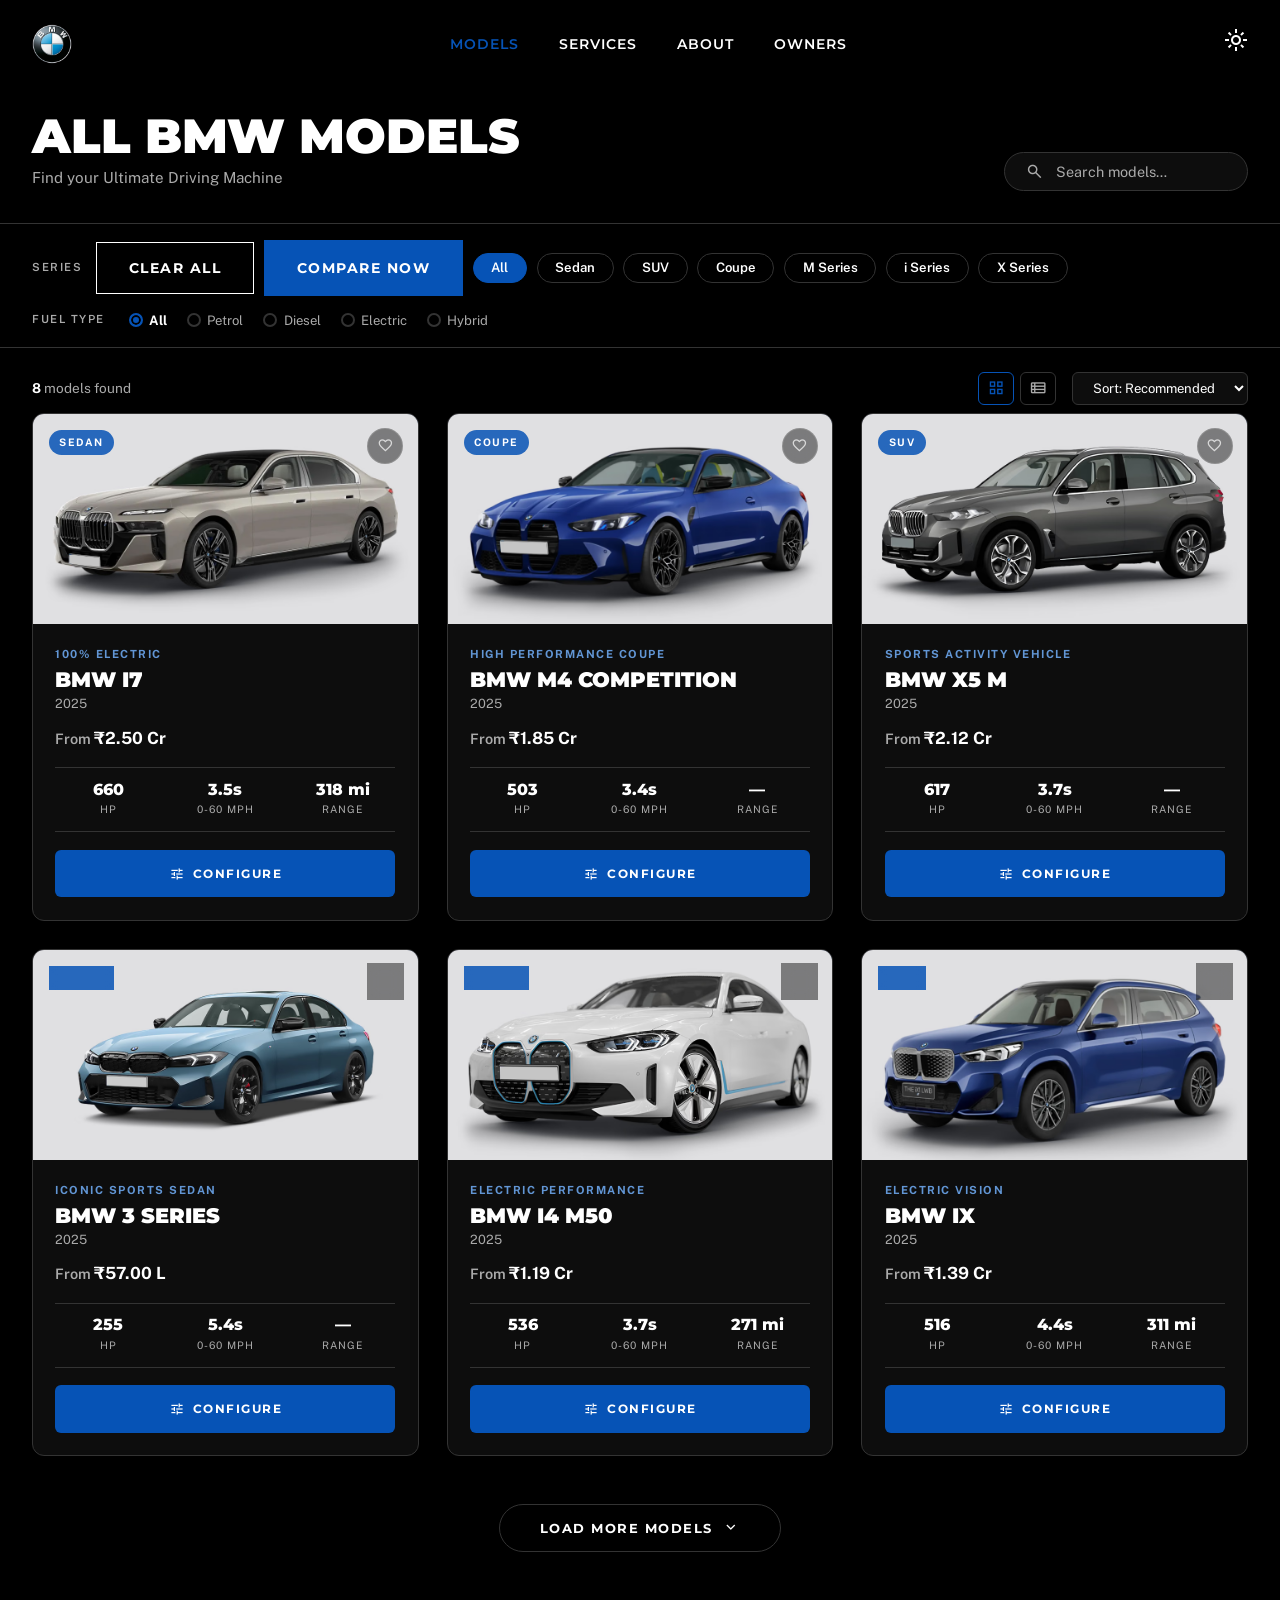
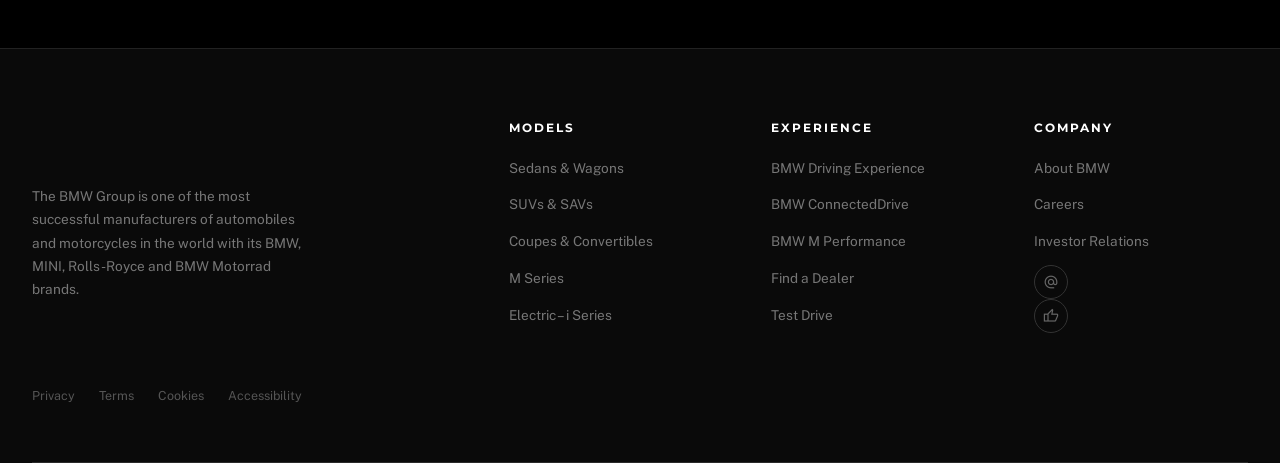
==== bmw_models_catalog.html @ e690e5e5 "Add files via upload" ====
<!DOCTYPE html>
<html lang="en">
<head>
    <meta charset="UTF-8">
    <meta name="viewport" content="width=device-width, initial-scale=1.0">
    <title>BMW | All Models – Find Your Ultimate Driving Machine</title>
    <link rel="preconnect" href="https://fonts.googleapis.com">
    <link rel="preconnect" href="https://fonts.gstatic.com" crossorigin>
    <meta name="description" content="Browse the full BMW model lineup. Filter by series, body style, and fuel type. Find your perfect BMW and configure it today.">
    <!-- Favicon -->
    <link rel="icon" href="new_logo.png" type="image/png">
    <link rel="stylesheet" href="styles.css">
    <style>
        /* ============================================================
           CATALOG PAGE – SPECIFIC STYLES
           ============================================================ */

        /* Sticky solid navbar */

        /* ── PAGE HEADER ─────────────────────────────────────── */
        .page-header {
            padding: 7rem 0 0;
            background: var(--bg-color);
        }
        .page-header-inner {
            display: flex;
            justify-content: space-between;
            align-items: flex-end;
            gap: 2rem;
            flex-wrap: wrap;
            padding-bottom: 2rem;
        }
        .page-title {
            font-size: clamp(2rem, 4vw, 3rem);
            line-height: 1;
            margin: 0;
        }
        .page-subtitle {
            color: var(--text-muted);
            font-size: 0.95rem;
            font-family: var(--font-body-catalog);
            margin-top: 0.4rem;
            font-weight: 400;
            text-transform: none;
        }

        /* ── SEARCH BAR ───────────────────────────────────────── */
        .search-wrapper {
            display: flex;
            align-items: center;
            gap: 0.75rem;
            background: var(--card-bg);
            border: 1px solid var(--border-color);
            border-radius: 40px;
            padding: 0.55rem 1.25rem;
            min-width: 240px;
            transition: border-color 0.3s;
        }
        .search-wrapper:focus-within {
            border-color: var(--bmw-blue);
        }
        .search-wrapper .material-symbols-outlined {
            font-size: 1.2rem;
            color: var(--text-muted);
            flex-shrink: 0;
        }
        .search-wrapper input {
            background: none;
            border: none;
            outline: none;
            color: var(--text-color);
            font-family: var(--font-body-catalog);
            font-size: 0.9rem;
            width: 100%;
        }
        .search-wrapper input::placeholder { color: var(--text-muted); }

        /* ── FILTER STRIP ─────────────────────────────────────── */
        .filter-strip {
            border-top: 1px solid var(--border-color);
            border-bottom: 1px solid var(--border-color);
            padding: 1rem 0;
            background: var(--bg-color);
            position: sticky;
            top: 67px;    /* navbar height */
            z-index: 90;
        }
        .filter-strip-inner {
            display: flex;
            flex-direction: column;
            gap: 0.85rem;
        }

        /* Series pills */
        .filter-pills {
            display: flex;
            gap: 0.6rem;
            flex-wrap: wrap;
            align-items: center;
        }
        .filter-label {
            font-size: 0.7rem;
            text-transform: uppercase;
            letter-spacing: 1.5px;
            color: var(--text-muted);
            font-family: var(--font-body-catalog);
            font-weight: 600;
            margin-right: 0.25rem;
            white-space: nowrap;
        }
        .filter-pill {
            padding: 0.4rem 1.1rem;
            border-radius: 30px;
            border: 1px solid var(--border-color);
            background: transparent;
            color: var(--text-color);
            font-family: var(--font-body-catalog);
            font-size: 0.82rem;
            font-weight: 600;
            cursor: pointer;
            transition: all 0.25s ease;
            white-space: nowrap;
        }
        .filter-pill:hover {
            border-color: var(--bmw-blue);
            color: var(--bmw-blue);
        }
        .filter-pill.active {
            background: var(--bmw-blue);
            color: #fff;
            border-color: var(--bmw-blue);
        }

        /* Fuel type radios */
        .fuel-filters {
            display: flex;
            gap: 1.25rem;
            flex-wrap: wrap;
            align-items: center;
        }
        .fuel-option {
            display: flex;
            align-items: center;
            gap: 0.4rem;
            cursor: pointer;
            font-family: var(--font-body-catalog);
            font-size: 0.82rem;
            color: var(--text-muted);
            transition: color 0.2s;
        }
        .fuel-option:hover { color: var(--text-color); }
        .fuel-option input[type="radio"] {
            appearance: none;
            -webkit-appearance: none;
            width: 14px;
            height: 14px;
            border: 2px solid var(--border-color);
            border-radius: 50%;
            cursor: pointer;
            transition: all 0.2s;
            flex-shrink: 0;
        }
        .fuel-option input[type="radio"]:checked {
            border-color: var(--bmw-blue);
            background: var(--bmw-blue);
            box-shadow: inset 0 0 0 2px var(--bg-color);
        }
        .fuel-option input[type="radio"]:checked + span {
            color: var(--text-color);
            font-weight: 700;
        }

        /* ── TOOLBAR (count + sort) ───────────────────────────── */
        .grid-toolbar {
            display: flex;
            justify-content: space-between;
            align-items: center;
            padding: 1.5rem 0 0.5rem;
            gap: 1rem;
            flex-wrap: wrap;
        }
        .result-count {
            font-family: var(--font-body-catalog);
            font-size: 0.85rem;
            color: var(--text-muted);
        }
        .result-count strong { color: var(--text-color); }
        .toolbar-right {
            display: flex;
            align-items: center;
            gap: 1rem;
        }
        .sort-select {
            background: var(--card-bg);
            color: var(--text-color);
            border: 1px solid var(--border-color);
            padding: 0.45rem 1rem;
            border-radius: 6px;
            font-family: var(--font-body-catalog);
            font-size: 0.82rem;
            cursor: pointer;
            transition: border-color 0.2s;
        }
        .sort-select:focus { outline: none; border-color: var(--bmw-blue); }
        .view-toggle {
            display: flex;
            gap: 0.4rem;
        }
        .view-btn {
            background: none;
            border: 1px solid var(--border-color);
            border-radius: 6px;
            padding: 0.4rem 0.5rem;
            cursor: pointer;
            color: var(--text-muted);
            transition: all 0.2s;
            display: flex;
            align-items: center;
        }
        .view-btn.active, .view-btn:hover {
            border-color: var(--bmw-blue);
            color: var(--bmw-blue);
        }
        .view-btn .material-symbols-outlined { font-size: 1.15rem; }

        /* ── MODELS GRID ──────────────────────────────────────── */
        .catalog-section {
            padding: 0 0 5rem;
            background: var(--bg-color);
        }
        .models-grid {
            display: grid;
            grid-template-columns: repeat(3, 1fr);
            gap: 1.75rem;
        }
        @media (max-width: 1100px) { .models-grid { grid-template-columns: repeat(2, 1fr); } }
        @media (max-width: 680px)  { .models-grid { grid-template-columns: 1fr; } }

        /* ── MODEL CARD ───────────────────────────────────────── */
        .model-card {
            background: var(--card-bg);
            border: 1px solid var(--border-color);
            border-radius: 12px;
            overflow: hidden;
            display: flex;
            flex-direction: column;
            position: relative;
            transition: transform 0.35s cubic-bezier(0.165,0.84,0.44,1),
                        box-shadow 0.35s ease,
                        border-color 0.35s ease;
        }
        .model-card:hover {
            transform: translateY(-6px);
            border-color: rgba(6,83,182,0.5);
            box-shadow: 0 20px 40px rgba(0,0,0,0.25);
        }
        [data-theme="dark"] .model-card:hover {
            box-shadow: 0 20px 50px rgba(0,0,0,0.6);
        }

        /* Hidden cards (for Load More) */
        .model-card.hidden { display: none; }

        /* Category badge */
        .card-badge {
            position: absolute;
            top: 1rem;
            left: 1rem;
            background: rgba(6,83,182,0.85);
            color: #fff;
            font-size: 0.65rem;
            font-weight: 700;
            text-transform: uppercase;
            letter-spacing: 1.5px;
            padding: 0.25rem 0.65rem;
            border-radius: 20px;
            backdrop-filter: blur(4px);
            z-index: 5;
        }

        /* Wishlist heart */
        .wishlist-btn {
            position: absolute;
            top: 0.9rem;
            right: 0.9rem;
            z-index: 5;
            background: rgba(0,0,0,0.45);
            backdrop-filter: blur(6px);
            border: 1px solid rgba(255,255,255,0.15);
            border-radius: 50%;
            width: 36px;
            height: 36px;
            display: flex;
            align-items: center;
            justify-content: center;
            cursor: pointer;
            transition: all 0.25s ease;
            color: rgba(255,255,255,0.7);
        }
        .wishlist-btn:hover {
            background: var(--bmw-blue);
            border-color: var(--bmw-blue);
            color: #fff;
            transform: scale(1.1);
        }
        .wishlist-btn.active {
            background: var(--bmw-blue);
            border-color: var(--bmw-blue);
            color: #fff;
        }
        .wishlist-btn .material-symbols-outlined {
            font-size: 1.05rem;
            font-variation-settings: 'FILL' 0;
            transition: font-variation-settings 0.2s;
        }
        .wishlist-btn.active .material-symbols-outlined {
            font-variation-settings: 'FILL' 1;
        }

        /* Card image */
        .model-img-wrap {
            background: linear-gradient(135deg, #1a1a2e 0%, #16213e 50%, #0f3460 100%);
            height: 210px;
            overflow: hidden;
            position: relative;
        }
        [data-theme="light"] .model-img-wrap {
            background: linear-gradient(135deg, #e8edf5 0%, #d6e0ef 100%);
        }
        .model-img {
            width: 100%;
            height: 100%;
            object-fit: cover;
            transition: transform 0.55s cubic-bezier(0.33,1,0.68,1);
        }
        .model-card:hover .model-img { transform: scale(1.06); }

        /* Card body */
        .model-info {
            padding: 1.4rem 1.4rem 0;
            flex-grow: 1;
            display: flex;
            flex-direction: column;
        }
        .model-tagline {
            font-size: 0.7rem;
            color: var(--bmw-light-blue);
            font-weight: 700;
            text-transform: uppercase;
            letter-spacing: 1.5px;
            margin-bottom: 0.3rem;
        }
        .model-title {
            font-size: 1.3rem;
            font-family: var(--font-heading);
            font-weight: 900;
            margin-bottom: 0.15rem;
        }
        .model-year {
            font-size: 0.8rem;
            color: var(--text-muted);
            font-family: var(--font-body-catalog);
            margin-bottom: 0.6rem;
            font-weight: 400;
            text-transform: none;
        }
        .model-price {
            font-size: 0.9rem;
            color: var(--text-muted);
            font-family: var(--font-body-catalog);
            font-weight: 600;
            margin-bottom: 1rem;
        }
        .model-price strong {
            color: var(--text-color);
            font-size: 1.05rem;
        }

        /* Mini spec bar */
        .model-specs {
            display: grid;
            grid-template-columns: repeat(3, 1fr);
            gap: 0.75rem;
            border-top: 1px solid var(--border-color);
            border-bottom: 1px solid var(--border-color);
            padding: 0.85rem 0;
            margin-bottom: 1.1rem;
        }
        .spec-item { text-align: center; }
        .spec-value {
            font-weight: 800;
            font-size: 1rem;
            font-family: var(--font-heading);
            line-height: 1;
            margin-bottom: 0.2rem;
        }
        .spec-label {
            font-size: 0.65rem;
            color: var(--text-muted);
            text-transform: uppercase;
            letter-spacing: 1px;
            font-family: var(--font-body-catalog);
        }

        /* Card actions */
        .model-actions {
            margin-top: auto;
            padding: 0 0 1.4rem;
        }
        .btn-configure {
            display: flex;
            align-items: center;
            justify-content: center;
            gap: 0.5rem;
            width: 100%;
            padding: 0.85rem 1rem;
            background: var(--bmw-blue);
            color: #fff;
            font-family: var(--font-heading);
            font-size: 0.78rem;
            font-weight: 700;
            text-transform: uppercase;
            letter-spacing: 1.5px;
            border: none;
            border-radius: 6px;
            cursor: pointer;
            transition: background 0.25s ease, transform 0.2s ease;
            text-decoration: none;
        }
        .btn-configure:hover {
            background: #054191;
            transform: translateY(-1px);
        }
        .btn-configure .material-symbols-outlined { font-size: 1rem; }

        /* ── LOAD MORE ────────────────────────────────────────── */
        .load-more-wrap {
            text-align: center;
            padding: 3rem 0 1rem;
        }
        .btn-load-more {
            display: inline-flex;
            align-items: center;
            gap: 0.6rem;
            padding: 0.9rem 2.5rem;
            background: transparent;
            color: var(--text-color);
            border: 1px solid var(--border-color);
            border-radius: 40px;
            font-family: var(--font-heading);
            font-size: 0.8rem;
            font-weight: 700;
            text-transform: uppercase;
            letter-spacing: 1.5px;
            cursor: pointer;
            transition: all 0.3s ease;
        }
        .btn-load-more:hover {
            border-color: var(--bmw-blue);
            color: var(--bmw-blue);
            background: rgba(6,83,182,0.06);
        }
        .btn-load-more .material-symbols-outlined {
            font-size: 1.1rem;
            transition: transform 0.3s;
        }
        .btn-load-more:hover .material-symbols-outlined {
            transform: translateY(3px);
        }
        .btn-load-more.hidden { display: none; }

        /* No results */
        .no-results {
            grid-column: 1/-1;
            text-align: center;
            padding: 5rem 0;
            color: var(--text-muted);
            font-family: var(--font-body-catalog);
        }

        /* ── FOOTER ───────────────────────────────────────────── */
        .catalog-footer {
            background: #0a0a0a;
            color: #ccc;
            padding: 4.5rem 0 0;
            border-top: 1px solid #222;
        }
        [data-theme="light"] .catalog-footer {
            background: #111;
        }
        .footer-grid {
            display: grid;
            grid-template-columns: 2fr 1fr 1fr 1fr;
            gap: 3rem;
            padding-bottom: 3.5rem;
            border-bottom: 1px solid #2a2a2a;
        }
        @media (max-width: 900px) {
            .footer-grid { grid-template-columns: 1fr 1fr; }
        }
        @media (max-width: 540px) {
            .footer-grid { grid-template-columns: 1fr; }
        }
        .footer-brand img {
            height: 44px;
            margin-bottom: 1.25rem;
            opacity: 0.9;
        }
        .footer-brand p {
            font-size: 0.85rem;
            line-height: 1.7;
            color: #777;
            max-width: 280px;
            font-family: var(--font-body-catalog);
        }
        .footer-col h4 {
            font-family: var(--font-heading);
            font-size: 0.75rem;
            font-weight: 700;
            letter-spacing: 2px;
            text-transform: uppercase;
            color: #fff;
            margin-bottom: 1.25rem;
        }
        .footer-col ul { list-style: none; padding: 0; }
        .footer-col ul li {
            margin-bottom: 0.7rem;
        }
        .footer-col ul li a {
            color: #777;
            font-size: 0.85rem;
            font-family: var(--font-body-catalog);
            transition: color 0.2s;
            text-decoration: none;
        }
        .footer-col ul li a:hover { color: #fff; }

        .footer-bottom {
            padding: 1.5rem 0;
            display: flex;
            justify-content: space-between;
            align-items: center;
            flex-wrap: wrap;
            gap: 1rem;
        }
        .footer-copy {
            font-size: 0.78rem;
            color: #555;
            font-family: var(--font-body-catalog);
        }
        .footer-links {
            display: flex;
            gap: 1.5rem;
        }
        .footer-links a {
            font-size: 0.78rem;
            color: #555;
            font-family: var(--font-body-catalog);
            transition: color 0.2s;
        }
        .footer-links a:hover { color: #ccc; }
        .footer-socials {
            display: flex;
            gap: 0.75rem;
        }
        .social-icon {
            width: 34px;
            height: 34px;
            border: 1px solid #333;
            border-radius: 50%;
            display: flex;
            align-items: center;
            justify-content: center;
            color: #666;
            font-size: 0.85rem;
            transition: all 0.25s;
            cursor: pointer;
            text-decoration: none;
        }
        .social-icon:hover {
            border-color: var(--bmw-blue);
            color: #fff;
            background: var(--bmw-blue);
        }
        .social-icon .material-symbols-outlined { font-size: 1rem; }
    </style>
</head>
<body class="catalog-page" data-theme="dark">

    <!-- Navbar -->
    <header class="navbar transparent">
        <div class="container">
            <a href="index.html" class="nav-brand" aria-label="BMW Home">
                <img src="new_logo.png" alt="BMW Logo" width="40" height="40">
            </a>
            <nav class="nav-links" aria-label="Main Navigation">
                <a href="bmw_models_catalog.html" class="active">Models</a>
                <a href="bmw_services.html">Services</a>
                <a href="bmw_about_page.html">About</a>
                <a href="bmw_owners_discussion.html">Owners</a>
            </nav>
            <div class="nav-actions">
                <a href="#" id="theme-toggle" title="Toggle Theme" aria-label="Toggle Theme">
                    <span class="material-symbols-outlined">light_mode</span>
                </a>
                <span class="material-symbols-outlined hamburger" role="button" aria-label="Menu" tabindex="0">menu</span>
            </div>
        </div>
    </header>

    <main id="main-content">
    <!-- Page Header -->
    <section class="page-header">
        <div class="container">
            <div class="page-header-inner">
                <div>
                    <h1 class="page-title fade-in">All BMW Models</h1>
                    <p class="page-subtitle fade-in">Find your Ultimate Driving Machine</p>
                </div>
                <!-- Search Bar -->
                <div class="search-wrapper fade-in" style="animation-delay:0.15s">
                    <span class="material-symbols-outlined">search</span>
                    <input type="text" id="model-search" placeholder="Search models…" autocomplete="off">
                </div>
            </div>
        </div>
    </section>

    <!-- Filter Strip (sticky) -->
    <div class="filter-strip">
        <div class="container">
            <div class="filter-strip-inner">
                <!-- Row 1: Series Pills -->
                <div class="filter-pills">
                    <span class="filter-label">Series</span>
                    <button class="btn btn-outline" onclick="compareTray.classList.remove('visible')">Clear All</button>
                    <a href="bmw_model_specifications.html" class="btn btn-primary">Compare Now</a>
                    <button class="filter-pill active" data-series="all">All</button>
                    <button class="filter-pill" data-series="sedan">Sedan</button>
                    <button class="filter-pill" data-series="suv">SUV</button>
                    <button class="filter-pill" data-series="coupe">Coupe</button>
                    <button class="filter-pill" data-series="m-series">M Series</button>
                    <button class="filter-pill" data-series="i-series">i Series</button>
                    <button class="filter-pill" data-series="x-series">X Series</button>
                </div>
                <!-- Row 2: Fuel Type Radios -->
                <div class="fuel-filters">
                    <span class="filter-label">Fuel Type</span>
                    <label class="fuel-option">
                        <input type="radio" name="fuel" value="all" checked>
                        <span>All</span>
                    </label>
                    <label class="fuel-option">
                        <input type="radio" name="fuel" value="petrol">
                        <span>Petrol</span>
                    </label>
                    <label class="fuel-option">
                        <input type="radio" name="fuel" value="diesel">
                        <span>Diesel</span>
                    </label>
                    <label class="fuel-option">
                        <input type="radio" name="fuel" value="electric">
                        <span>Electric</span>
                    </label>
                    <label class="fuel-option">
                        <input type="radio" name="fuel" value="hybrid">
                        <span>Hybrid</span>
                    </label>
                </div>
            </div>
        </div>
    </div>

    <!-- Grid Toolbar + Cards -->
    <section class="catalog-section">
        <div class="container">

            <!-- Toolbar: count + view toggle + sort -->
            <div class="grid-toolbar">
                <p class="result-count"><strong id="result-count">8</strong> models found</p>
                <div class="toolbar-right">
                    <div class="view-toggle">
                        <button class="view-btn active" id="grid-view-btn" title="Grid View">
                            <span class="material-symbols-outlined">grid_view</span>
                        </button>
                        <button class="view-btn" id="list-view-btn" title="List View">
                            <span class="material-symbols-outlined">view_list</span>
                        </button>
                    </div>
                    <select class="sort-select" id="sort-select">
                        <option value="recommended">Sort: Recommended</option>
                        <option value="price-asc">Price: Low → High</option>
                        <option value="price-desc">Price: High → Low</option>
                        <option value="performance">Performance</option>
                    </select>
                </div>
            </div>

            <!-- Models Grid -->
            <div class="models-grid" id="models-grid">

                <!-- Card 1: BMW i7 -->
                <div class="model-card scroll-animate"
                     data-series="sedan i-series"
                     data-fuel="electric"
                     data-price="25000000"
                     data-hp="660"
                     data-name="bmw i7">
                    <span class="card-badge">Sedan</span>
                    <button class="wishlist-btn" aria-label="Add to wishlist">
                        <span class="material-symbols-outlined">favorite</span>
                    </button>
                    <div class="model-img-wrap">
                        <a href="bmw_model_specifications.html">
                            <img src="front-I7.avif" alt="BMW i7 Electric Sedan" class="model-img" loading="lazy" decoding="async">
                        </a>
                    </div>
                    <div class="model-info">
                        <div class="model-tagline">100% Electric</div>
                        <a href="bmw_model_specifications.html" style="text-decoration: none; color: inherit;"><h3 class="model-title">BMW i7</h3></a>
                        <p class="model-year">2025</p>
                        <p class="model-price">From <strong>₹2.50 Cr</strong></p>
                        <div class="model-specs">
                            <div class="spec-item">
                                <div class="spec-value">660</div>
                                <div class="spec-label">HP</div>
                            </div>
                            <div class="spec-item">
                                <div class="spec-value">3.5s</div>
                                <div class="spec-label">0-60 mph</div>
                            </div>
                            <div class="spec-item">
                                <div class="spec-value">318 mi</div>
                                <div class="spec-label">Range</div>
                            </div>
                        </div>
                    </div>
                    <div class="model-actions" style="padding: 0 1.4rem 1.4rem;">
                        <a href="bmw_model_specifications.html" class="btn-configure">
                            <span class="material-symbols-outlined">tune</span>
                            Configure
                        </a>
                    </div>
                </div>

                <!-- Card 2: BMW M4 Competition -->
                <div class="model-card scroll-animate"
                     data-series="coupe m-series"
                     data-fuel="petrol"
                     data-price="18500000"
                     data-hp="503"
                     data-name="bmw m4 competition">
                    <span class="card-badge">Coupe</span>
                    <button class="wishlist-btn" aria-label="Add to wishlist">
                        <span class="material-symbols-outlined">favorite</span>
                    </button>
                    <div class="model-img-wrap">
                        <a href="bmw_model_specifications.html">
                            <img src="front-M4.avif" alt="BMW M4 Competition Coupe" class="model-img" loading="lazy" decoding="async">
                        </a>
                    </div>
                    <div class="model-info">
                        <div class="model-tagline">High Performance Coupe</div>
                        <a href="bmw_model_specifications.html" style="text-decoration: none; color: inherit;"><h3 class="model-title">BMW M4 Competition</h3></a>
                        <p class="model-year">2025</p>
                        <p class="model-price">From <strong>₹1.85 Cr</strong></p>
                        <div class="model-specs">
                            <div class="spec-item">
                                <div class="spec-value">503</div>
                                <div class="spec-label">HP</div>
                            </div>
                            <div class="spec-item">
                                <div class="spec-value">3.4s</div>
                                <div class="spec-label">0-60 mph</div>
                            </div>
                            <div class="spec-item">
                                <div class="spec-value">—</div>
                                <div class="spec-label">Range</div>
                            </div>
                        </div>
                    </div>
                    <div class="model-actions" style="padding: 0 1.4rem 1.4rem;">
                        <a href="#" class="btn-configure">
                            <span class="material-symbols-outlined">tune</span>
                            Configure
                        </a>
                    </div>
                </div>

                <!-- Card 3: BMW X5 M -->
                <div class="model-card scroll-animate"
                     data-series="suv m-series x-series"
                     data-fuel="petrol"
                     data-price="21200000"
                     data-hp="617"
                     data-name="bmw x5 m">
                    <span class="card-badge">SUV</span>
                    <button class="wishlist-btn" aria-label="Add to wishlist">
                        <span class="material-symbols-outlined">favorite</span>
                    </button>
                    <div class="model-img-wrap">
                        <a href="bmw_model_specifications.html">
                            <img src="front-X5.avif" alt="BMW X5 M SUV" class="model-img" loading="lazy" decoding="async">
                        </a>
                    </div>
                    <div class="model-info">
                        <div class="model-tagline">Sports Activity Vehicle</div>
                        <a href="bmw_model_specifications.html" style="text-decoration: none; color: inherit;"><h3 class="model-title">BMW X5 M</h3></a>
                        <p class="model-year">2025</p>
                        <p class="model-price">From <strong>₹2.12 Cr</strong></p>
                        <div class="model-specs">
                            <div class="spec-item">
                                <div class="spec-value">617</div>
                                <div class="spec-label">HP</div>
                            </div>
                            <div class="spec-item">
                                <div class="spec-value">3.7s</div>
                                <div class="spec-label">0-60 mph</div>
                            </div>
                            <div class="spec-item">
                                <div class="spec-value">—</div>
                                <div class="spec-label">Range</div>
                            </div>
                        </div>
                    </div>
                    <div class="model-actions" style="padding: 0 1.4rem 1.4rem;">
                        <a href="#" class="btn-configure">
                            <span class="material-symbols-outlined">tune</span>
                            Configure
                        </a>
                    </div>
                </div>

                <!-- Card 4: BMW 3 Series -->
                <div class="model-card scroll-animate"
                     data-series="sedan"
                     data-fuel="petrol"
                     data-price="5700000"
                     data-hp="255"
                     data-name="bmw 3 series">
                    <span class="card-badge">Sedan</span>
                    <button class="wishlist-btn" aria-label="Add to wishlist">
                        <span class="material-symbols-outlined">favorite</span>
                    </button>
                    <div class="model-img-wrap">
                        <a href="bmw_model_specifications.html">
                            <img src="front-3.avif" alt="BMW 3 Series Sedan" class="model-img" loading="lazy" decoding="async">
                        </a>
                    </div>
                    <div class="model-info">
                        <div class="model-tagline">Iconic Sports Sedan</div>
                        <a href="bmw_model_specifications.html" style="text-decoration: none; color: inherit;"><h3 class="model-title">BMW 3 Series</h3></a>
                        <p class="model-year">2025</p>
                        <p class="model-price">From <strong>₹57.00 L</strong></p>
                        <div class="model-specs">
                            <div class="spec-item">
                                <div class="spec-value">255</div>
                                <div class="spec-label">HP</div>
                            </div>
                            <div class="spec-item">
                                <div class="spec-value">5.4s</div>
                                <div class="spec-label">0-60 mph</div>
                            </div>
                            <div class="spec-item">
                                <div class="spec-value">—</div>
                                <div class="spec-label">Range</div>
                            </div>
                        </div>
                    </div>
                    <div class="model-actions" style="padding: 0 1.4rem 1.4rem;">
                        <a href="#" class="btn-configure">
                            <span class="material-symbols-outlined">tune</span>
                            Configure
                        </a>
                    </div>
                </div>

                <!-- Card 5: BMW i4 M50 -->
                <div class="model-card scroll-animate"
                     data-series="sedan m-series i-series"
                     data-fuel="electric"
                     data-price="11900000"
                     data-hp="536"
                     data-name="bmw i4 m50">
                    <span class="card-badge">Sedan</span>
                    <button class="wishlist-btn" aria-label="Add to wishlist">
                        <span class="material-symbols-outlined">favorite</span>
                    </button>
                    <div class="model-img-wrap">
                        <a href="bmw_model_specifications.html">
                            <img src="front-I4.avif" alt="BMW i4 M50 Electric Sedan" class="model-img" loading="lazy" decoding="async">
                        </a>
                    </div>
                    <div class="model-info">
                        <div class="model-tagline">Electric Performance</div>
                        <a href="bmw_model_specifications.html" style="text-decoration: none; color: inherit;"><h3 class="model-title">BMW i4 M50</h3></a>
                        <p class="model-year">2025</p>
                        <p class="model-price">From <strong>₹1.19 Cr</strong></p>
                        <div class="model-specs">
                            <div class="spec-item">
                                <div class="spec-value">536</div>
                                <div class="spec-label">HP</div>
                            </div>
                            <div class="spec-item">
                                <div class="spec-value">3.7s</div>
                                <div class="spec-label">0-60 mph</div>
                            </div>
                            <div class="spec-item">
                                <div class="spec-value">271 mi</div>
                                <div class="spec-label">Range</div>
                            </div>
                        </div>
                    </div>
                    <div class="model-actions" style="padding: 0 1.4rem 1.4rem;">
                        <a href="#" class="btn-configure">
                            <span class="material-symbols-outlined">tune</span>
                            Configure
                        </a>
                    </div>
                </div>

                <!-- Card 6: BMW iX -->
                <div class="model-card scroll-animate"
                     data-series="suv i-series x-series"
                     data-fuel="electric"
                     data-price="13900000"
                     data-hp="516"
                     data-name="bmw ix">
                    <span class="card-badge">SUV</span>
                    <button class="wishlist-btn" aria-label="Add to wishlist">
                        <span class="material-symbols-outlined">favorite</span>
                    </button>
                    <div class="model-img-wrap">
                        <a href="bmw_model_specifications.html">
                            <img src="front-IX.avif" alt="BMW iX Electric SUV" class="model-img" loading="lazy" decoding="async">
                        </a>
                    </div>
                    <div class="model-info">
                        <div class="model-tagline">Electric Vision</div>
                        <a href="bmw_model_specifications.html" style="text-decoration: none; color: inherit;"><h3 class="model-title">BMW iX</h3></a>
                        <p class="model-year">2025</p>
                        <p class="model-price">From <strong>₹1.39 Cr</strong></p>
                        <div class="model-specs">
                            <div class="spec-item">
                                <div class="spec-value">516</div>
                                <div class="spec-label">HP</div>
                            </div>
                            <div class="spec-item">
                                <div class="spec-value">4.4s</div>
                                <div class="spec-label">0-60 mph</div>
                            </div>
                            <div class="spec-item">
                                <div class="spec-value">311 mi</div>
                                <div class="spec-label">Range</div>
                            </div>
                        </div>
                    </div>
                    <div class="model-actions" style="padding: 0 1.4rem 1.4rem;">
                        <a href="#" class="btn-configure">
                            <span class="material-symbols-outlined">tune</span>
                            Configure
                        </a>
                    </div>
                </div>

                <!-- Card 7: BMW X7 (initially hidden for Load More) -->
                <div class="model-card scroll-animate hidden"
                     data-series="suv x-series"
                     data-fuel="diesel"
                     data-price="12200000"
                     data-hp="375"
                     data-name="bmw x7">
                    <span class="card-badge">SUV</span>
                    <button class="wishlist-btn" aria-label="Add to wishlist">
                        <span class="material-symbols-outlined">favorite</span>
                    </button>
                    <div class="model-img-wrap">
                        <a href="bmw_model_specifications.html">
                            <img src="front-X7.avif" alt="BMW X7 SUV" class="model-img" loading="lazy" decoding="async">
                        </a>
                    </div>
                    <div class="model-info">
                        <div class="model-tagline">Luxury SAV</div>
                        <a href="bmw_model_specifications.html" style="text-decoration: none; color: inherit;"><h3 class="model-title">BMW X7</h3></a>
                        <p class="model-year">2025</p>
                        <p class="model-price">From <strong>₹1.22 Cr</strong></p>
                        <div class="model-specs">
                            <div class="spec-item">
                                <div class="spec-value">375</div>
                                <div class="spec-label">HP</div>
                            </div>
                            <div class="spec-item">
                                <div class="spec-value">5.6s</div>
                                <div class="spec-label">0-60 mph</div>
                            </div>
                            <div class="spec-item">
                                <div class="spec-value">—</div>
                                <div class="spec-label">Range</div>
                            </div>
                        </div>
                    </div>
                    <div class="model-actions" style="padding: 0 1.4rem 1.4rem;">
                        <a href="#" class="btn-configure">
                            <span class="material-symbols-outlined">tune</span>
                            Configure
                        </a>
                    </div>
                </div>

                <!-- Card 8: BMW M8 Gran Coupe (initially hidden for Load More) -->
                <div class="model-card scroll-animate hidden"
                     data-series="sedan m-series"
                     data-fuel="petrol"
                     data-price="29700000"
                     data-hp="617"
                     data-name="bmw m8 gran coupe">
                    <span class="card-badge">Gran Coupe</span>
                    <button class="wishlist-btn" aria-label="Add to wishlist">
                        <span class="material-symbols-outlined">favorite</span>
                    </button>
                    <div class="model-img-wrap">
                        <a href="bmw_model_specifications.html">
                            <img src="front-M8.avif" alt="BMW M8 Gran Coupe" class="model-img" loading="lazy" decoding="async">
                        </a>
                    </div>
                    <div class="model-info">
                        <div class="model-tagline">Ultimate Luxury Performance</div>
                        <a href="bmw_model_specifications.html" style="text-decoration: none; color: inherit;"><h3 class="model-title">BMW M8 Gran Coupe</h3></a>
                        <p class="model-year">2025</p>
                        <p class="model-price">From <strong>₹2.97 Cr</strong></p>
                        <div class="model-specs">
                            <div class="spec-item">
                                <div class="spec-value">617</div>
                                <div class="spec-label">HP</div>
                            </div>
                            <div class="spec-item">
                                <div class="spec-value">3.0s</div>
                                <div class="spec-label">0-60 mph</div>
                            </div>
                            <div class="spec-item">
                                <div class="spec-value">—</div>
                                <div class="spec-label">Range</div>
                            </div>
                        </div>
                    </div>
                    <div class="model-actions" style="padding: 0 1.4rem 1.4rem;">
                        <a href="#" class="btn-configure">
                            <span class="material-symbols-outlined">tune</span>
                            Configure
                        </a>
                    </div>
                </div>

            </div><!-- /models-grid -->

            <!-- Load More -->
            <div class="load-more-wrap">
                <button class="btn-load-more" id="load-more-btn">
                    Load More Models
                    <span class="material-symbols-outlined">expand_more</span>
                </button>
            </div>

        </div>
    </section>

    </main>

    <!-- Footer -->
    <footer class="catalog-footer">
        <div class="container">
            <div class="footer-grid">
                <!-- Brand column -->
                <div class="footer-brand">
                    <img src="logo.png" alt="BMW Logo">
                    <p>The BMW Group is one of the most successful manufacturers of automobiles and motorcycles in the world with its BMW, MINI, Rolls-Royce and BMW Motorrad brands.</p>
                </div>
                <!-- Models -->
                <div class="footer-col">
                    <h4>Models</h4>
                    <ul>
                        <li><a href="#">Sedans &amp; Wagons</a></li>
                        <li><a href="#">SUVs &amp; SAVs</a></li>
                        <li><a href="#">Coupes &amp; Convertibles</a></li>
                        <li><a href="#">M Series</a></li>
                        <li><a href="#">Electric – i Series</a></li>
                    </ul>
                </div>
                <!-- Experience -->
                <div class="footer-col">
                    <h4>Experience</h4>
                    <ul>
                        <li><a href="#">BMW Driving Experience</a></li>
                        <li><a href="#">BMW ConnectedDrive</a></li>
                        <li><a href="#">BMW M Performance</a></li>
                        <li><a href="#">Find a Dealer</a></li>
                        <li><a href="#">Test Drive</a></li>
                    </ul>
                </div>
                <!-- Company & Legal -->
                <div class="footer-col">
                    <h4>Company</h4>
                    <ul>
                        <li><a href="#">About BMW</a></li>
                        <li><a href="#">Careers</a></li>
                        <li><a href="#">Investor Relations</a></li>
                    </a>
                    <a href="#" class="social-icon" aria-label="Twitter/X">
                        <span class="material-symbols-outlined">alternate_email</span>
                    </a>
                    <a href="#" class="social-icon" aria-label="Facebook">
                        <span class="material-symbols-outlined">thumb_up</span>
                    </a>
                </div>
                <div class="footer-links">
                    <a href="#">Privacy</a>
                    <a href="#">Terms</a>
                    <a href="#">Cookies</a>
                    <a href="#">Accessibility</a>
                </div>
            </div>
        </div>
    </footer>

    <!-- JS -->
    <script src="script.js" defer></script>
    <script defer>
    /* ============================================================
       CATALOG INTERACTIVE LOGIC
       ============================================================ */
    (function () {

        const grid        = document.getElementById('models-grid');
        const allCards    = Array.from(grid.querySelectorAll('.model-card'));
        const countLabel  = document.getElementById('result-count');
        const loadMoreBtn = document.getElementById('load-more-btn');
        const searchInput = document.getElementById('model-search');
        const sortSelect  = document.getElementById('sort-select');
        const seriesPills = document.querySelectorAll('.filter-pill[data-series]');
        const fuelRadios  = document.querySelectorAll('input[name="fuel"]');

        // View toggle
        document.getElementById('grid-view-btn').addEventListener('click', function () {
            grid.style.gridTemplateColumns = '';
            this.classList.add('active');
            document.getElementById('list-view-btn').classList.remove('active');
        });
        document.getElementById('list-view-btn').addEventListener('click', function () {
            grid.style.gridTemplateColumns = '1fr';
            this.classList.add('active');
            document.getElementById('grid-view-btn').classList.remove('active');
        });

        // State
        let activeSeries = 'all';
        let activeFuel   = 'all';
        let searchQuery  = '';
        let sortKey      = 'recommended';

        // Initial order for 'recommended'
        const originalOrder = [...allCards];

        // FILTER + SORT + SEARCH
        function applyFilters() {
            const query = searchQuery.toLowerCase().trim();

            // Which cards match?
            let matched = allCards.filter(card => {
                const seriesAttr = card.dataset.series || '';
                const fuelAttr   = card.dataset.fuel   || '';
                const nameAttr   = card.dataset.name   || '';

                const seriesOk = activeSeries === 'all' || seriesAttr.includes(activeSeries);
                const fuelOk   = activeFuel   === 'all' || fuelAttr === activeFuel;
                const searchOk = !query || nameAttr.includes(query);

                return seriesOk && fuelOk && searchOk;
            });

            // Sort
            if (sortKey === 'price-asc') {
                matched.sort((a, b) => +a.dataset.price - +b.dataset.price);
            } else if (sortKey === 'price-desc') {
                matched.sort((a, b) => +b.dataset.price - +a.dataset.price);
            } else if (sortKey === 'performance') {
                matched.sort((a, b) => +b.dataset.hp - +a.dataset.hp);
            } else {
                // recommended: maintain original order
                matched.sort((a, b) => originalOrder.indexOf(a) - originalOrder.indexOf(b));
            }

            const notMatched = allCards.filter(c => !matched.includes(c));

            // Re-order DOM
            matched.forEach(c => grid.appendChild(c));
            notMatched.forEach(c => grid.appendChild(c));

            // Show first 6, hide rest
            const INITIAL = 6;
            matched.forEach((card, i) => {
                card.classList.remove('hidden');
                card.style.display = '';
                if (i >= INITIAL) card.classList.add('hidden');
            });
            notMatched.forEach(card => {
                card.style.display = 'none';
                card.classList.remove('hidden');
            });

            // No-results message
            let noRes = grid.querySelector('.no-results');
            if (matched.length === 0) {
                if (!noRes) {
                    noRes = document.createElement('div');
                    noRes.className = 'no-results';
                    noRes.innerHTML = '<span class="material-symbols-outlined" style="font-size:3rem;display:block;margin-bottom:1rem;color:#444">search_off</span>No models match your filters.';
                    grid.appendChild(noRes);
                }
            } else {
                if (noRes) noRes.remove();
            }

            // Count
            countLabel.textContent = matched.length;

            // Load More button
            const hiddenInMatched = matched.filter(c => c.classList.contains('hidden'));
            loadMoreBtn.classList.toggle('hidden', hiddenInMatched.length === 0);

            // Store matched for load-more reference
            grid._matchedCards = matched;
        }

        // LOAD MORE
        loadMoreBtn.addEventListener('click', function () {
            const matched = grid._matchedCards || [];
            const stillHidden = matched.filter(c => c.classList.contains('hidden'));
            const toReveal = stillHidden.slice(0, 4);
            toReveal.forEach(c => {
                c.classList.remove('hidden');
                // Trigger scroll-animate
                setTimeout(() => c.classList.add('visible'), 50);
            });
            const remaining = matched.filter(c => c.classList.contains('hidden'));
            if (remaining.length === 0) loadMoreBtn.classList.add('hidden');
        });

        // SERIES PILLS
        seriesPills.forEach(pill => {
            pill.addEventListener('click', function () {
                seriesPills.forEach(p => p.classList.remove('active'));
                this.classList.add('active');
                activeSeries = this.dataset.series;
                applyFilters();
            });
        });

        // FUEL RADIOS
        fuelRadios.forEach(radio => {
            radio.addEventListener('change', function () {
                activeFuel = this.value;
                applyFilters();
            });
        });

        // SEARCH
        searchInput.addEventListener('input', function () {
            searchQuery = this.value;
            applyFilters();
        });

        // SORT
        sortSelect.addEventListener('change', function () {
            sortKey = this.value;
            applyFilters();
        });

        // WISHLIST
        grid.addEventListener('click', function (e) {
            const btn = e.target.closest('.wishlist-btn');
            if (!btn) return;
            btn.classList.toggle('active');
        });

        // Initial render
        applyFilters();

    })();
    </script>
</body>
</html>
---- styles.css ----
/* Google Fonts */
@import url('https://fonts.googleapis.com/css2?family=Inter:wght@300;400;500;600&family=Montserrat:wght@400;600;700;900&family=Public+Sans:wght@300;400;500;600;700&display=swap');
@import url('https://fonts.googleapis.com/css2?family=Material+Symbols+Outlined:opsz,wght,FILL,GRAD@20..48,100..700,0..1,-50..200&display=swap');

/* CSS Variables for Global Design System */
:root {
  --bmw-blue: #0653b6;
  --bmw-light-blue: #6296d5;
  --bg-dark-1: #000000;
  --bg-dark-2: #1c1c1c;
  --bg-dark-3: #120d0b;
  
  --bg-light-1: #ffffff;
  --bg-light-2: #f8f6f6;

  /* default dark mode */
  --bg-color: var(--bg-dark-1);
  --bg-secondary: var(--bg-dark-2);
  --text-color: #ffffff;
  --text-muted: #aaaaaa;
  --border-color: #333333;
  --card-bg: rgba(255, 255, 255, 0.05);

  --font-heading: 'Montserrat', sans-serif;
  --font-body-landing: 'Inter', sans-serif;
  --font-body-catalog: 'Public Sans', sans-serif;
}

[data-theme="light"] {
  --bg-color: var(--bg-light-1);
  --bg-secondary: var(--bg-light-2);
  --text-color: var(--bg-dark-1);
  --text-muted: #555555;
  --border-color: #dddddd;
  --card-bg: #ffffff;
}

/* Reset & Scaffolding */
* {
  margin: 0;
  padding: 0;
  box-sizing: border-box;
}

body {
  font-family: var(--font-body-landing);
  background-color: var(--bg-color);
  color: var(--text-color);
  line-height: 1.6;
  overflow-x: hidden;
  transition: background-color 0.3s ease, color 0.3s ease;
}

body.catalog-page {
  font-family: var(--font-body-catalog);
}

h1, h2, h3, h4, h5, h6 {
  font-family: var(--font-heading);
  font-weight: 900;
  line-height: 1.1;
  text-transform: uppercase;
}

/* Accessibility Focus States */
:focus-visible {
  outline: 2px solid var(--bmw-blue);
  outline-offset: 4px;
  border-radius: 2px;
}

a {
  text-decoration: none;
  color: inherit;
}

ul {
  list-style: none;
}

img {
  max-width: 100%;
  height: auto;
  display: block;
}

.container {
  max-width: 1440px;
  margin: 0 auto;
  padding: 0 2rem;
}

/* Animations */
.fade-in {
  opacity: 0;
  transform: translateY(20px);
  animation: fadeIn 1s cubic-bezier(0.16, 1, 0.3, 1) forwards;
}

@keyframes fadeIn {
  to {
    opacity: 1;
    transform: translateY(0);
  }
}

.scroll-animate {
  opacity: 0;
  transform: translateY(30px);
  transition: opacity 0.8s ease, transform 0.8s ease;
}

.scroll-animate.visible {
  opacity: 1;
  transform: translateY(0);
}

/* Base Buttons */
.btn {
  display: inline-flex;
  align-items: center;
  justify-content: center;
  padding: 1rem 2rem;
  font-family: var(--font-heading);
  font-size: 0.875rem;
  font-weight: 700;
  text-transform: uppercase;
  letter-spacing: 1.5px;
  border: 1px solid transparent;
  cursor: pointer;
  transition: all 0.3s ease;
}

.btn-primary {
  background-color: var(--bmw-blue);
  color: #fff;
}
.btn-primary:hover {
  background-color: #054191;
  transform: translateY(-2px);
}

.btn-outline {
  background-color: transparent;
  border-color: var(--text-color);
  color: var(--text-color);
}
.btn-outline:hover {
  background-color: var(--text-color);
  color: var(--bg-color);
}

/* Navbar */
.navbar {
  position: fixed;
  top: 0;
  width: 100%;
  z-index: 1000;
  padding: 1.5rem 0;
  transition: all 0.3s ease;
}
.navbar.transparent {
  background: transparent;
  color: #fff;
}
.navbar.scrolled {
  background: rgba(10, 10, 10, 0.85);
  backdrop-filter: blur(15px);
  -webkit-backdrop-filter: blur(15px);
  padding: 1rem 0;
  color: #fff;
  border-bottom: 1px solid rgba(255, 255, 255, 0.1);
}
[data-theme="light"] .navbar.scrolled {
  background: rgba(255, 255, 255, 0.9);
  color: #000;
  border-bottom: 1px solid rgba(0, 0, 0, 0.1);
}

.navbar .container {
  display: flex;
  justify-content: space-between;
  align-items: center;
}

.nav-brand {
  font-size: 1.5rem;
  font-weight: 900;
  letter-spacing: 2px;
  display: flex;
  align-items: center;
  gap: 0.5rem;
}
.nav-brand img {
  height: 40px;
}

.nav-links {
  display: flex;
  gap: 2.5rem;
}

.nav-links a {
  font-family: var(--font-heading);
  font-size: 0.875rem;
  font-weight: 600;
  text-transform: uppercase;
  letter-spacing: 1px;
  position: relative;
  transition: color 0.3s ease;
}

.nav-links a.active {
  color: var(--bmw-blue) !important;
}

[data-theme="light"] .navbar.scrolled .nav-links a.active {
  color: var(--bmw-blue) !important;
}

.nav-links a::after {
  content: '';
  position: absolute;
  bottom: -4px;
  left: 0;
  width: 0;
  height: 2px;
  background-color: var(--bmw-blue);
  transition: width 0.3s ease;
}

.nav-links a:hover::after {
  width: 100%;
}

.nav-actions {
  display: flex;
  align-items: center;
  gap: 1.5rem;
}

.nav-actions .material-symbols-outlined {
  font-size: 1.5rem;
  cursor: pointer;
  transition: color 0.3s;
}

.nav-actions .material-symbols-outlined:hover {
  color: var(--bmw-blue);
}

.hamburger {
  display: none;
  cursor: pointer;
}

@media (max-width: 900px) {
  .nav-links {
    display: none;
  }
  .hamburger {
    display: block;
  }
}

/* Sections Global */
section {
  padding: 6rem 0;
}

.section-title {
  font-size: 3rem;
  margin-bottom: 1rem;
  text-align: center;
}

.section-desc {
  text-align: center;
  color: var(--text-muted);
  max-width: 600px;
  margin: 0 auto 4rem auto;
  font-size: 1.125rem;
}

/* About BMW Section */
.about-bmw-section {
    background-color: var(--bg-secondary);
}
.about-grid {
    display: grid;
    grid-template-columns: 1.5fr 1fr;
    gap: 4rem;
    align-items: center;
}
@media (max-width: 900px) {
    .about-grid {
        grid-template-columns: 1fr;
    }
}
.about-stats {
    display: flex;
    gap: 3rem;
    margin-bottom: 3rem;
}
.about-stat .stat-number {
    font-size: 2.5rem;
    font-weight: 900;
    font-family: var(--font-heading);
    color: var(--bmw-blue);
}
.about-stat .stat-text {
    font-size: 0.875rem;
    text-transform: uppercase;
    letter-spacing: 1px;
    color: var(--text-muted);
}

/* Footer */
footer {
    background-color: var(--bg-dark-3);
    color: #fff;
    padding: 4rem 0 2rem;
    border-top: 1px solid #333;
}

/* Global Tab Navigation Customizations */
.tab-nav {
    display: flex;
    gap: 2.5rem;
    border-bottom: 2px solid var(--border-color);
    margin-bottom: 3rem;
    overflow-x: auto;
    position: relative;
    scrollbar-width: none;
}
.tab-nav::-webkit-scrollbar {
    display: none;
}

.tab-btn {
    background: transparent;
    border: none;
    padding: 1rem 0.5rem;
    font-family: var(--font-heading);
    font-size: 0.95rem;
    font-weight: 700;
    color: var(--text-muted);
    cursor: pointer;
    text-transform: uppercase;
    letter-spacing: 1.5px;
    transition: color 0.3s ease, text-shadow 0.3s ease;
    position: relative;
    white-space: nowrap;
}

.tab-btn::after {
    content: '';
    position: absolute;
    bottom: -2px; /* Overlaps border-bottom */
    left: 0;
    width: 0;
    height: 3px;
    background-color: var(--bmw-blue);
    transition: width 0.3s cubic-bezier(0.16, 1, 0.3, 1), box-shadow 0.3s ease;
}

.tab-btn:hover {
    color: var(--text-color);
}
.tab-btn:hover::after {
    width: 100%;
}

.tab-btn.active {
    color: var(--text-color) !important;
    text-shadow: 0 0 10px rgba(255, 255, 255, 0.1);
}
.tab-btn.active::after {
    width: 100%;
    box-shadow: 0 0 12px var(--bmw-blue);
}

.tab-pane {
    display: none;
    animation: fadeIn 0.5s ease;
}
.tab-pane.active {
    display: block;
}

/* Custom Scrollbar */
::-webkit-scrollbar {
  width: 8px;
}
::-webkit-scrollbar-track {
  background: var(--bg-dark-1);
}
::-webkit-scrollbar-thumb {
  background: #333;
}
::-webkit-scrollbar-thumb:hover {
  background: var(--bmw-blue);
}
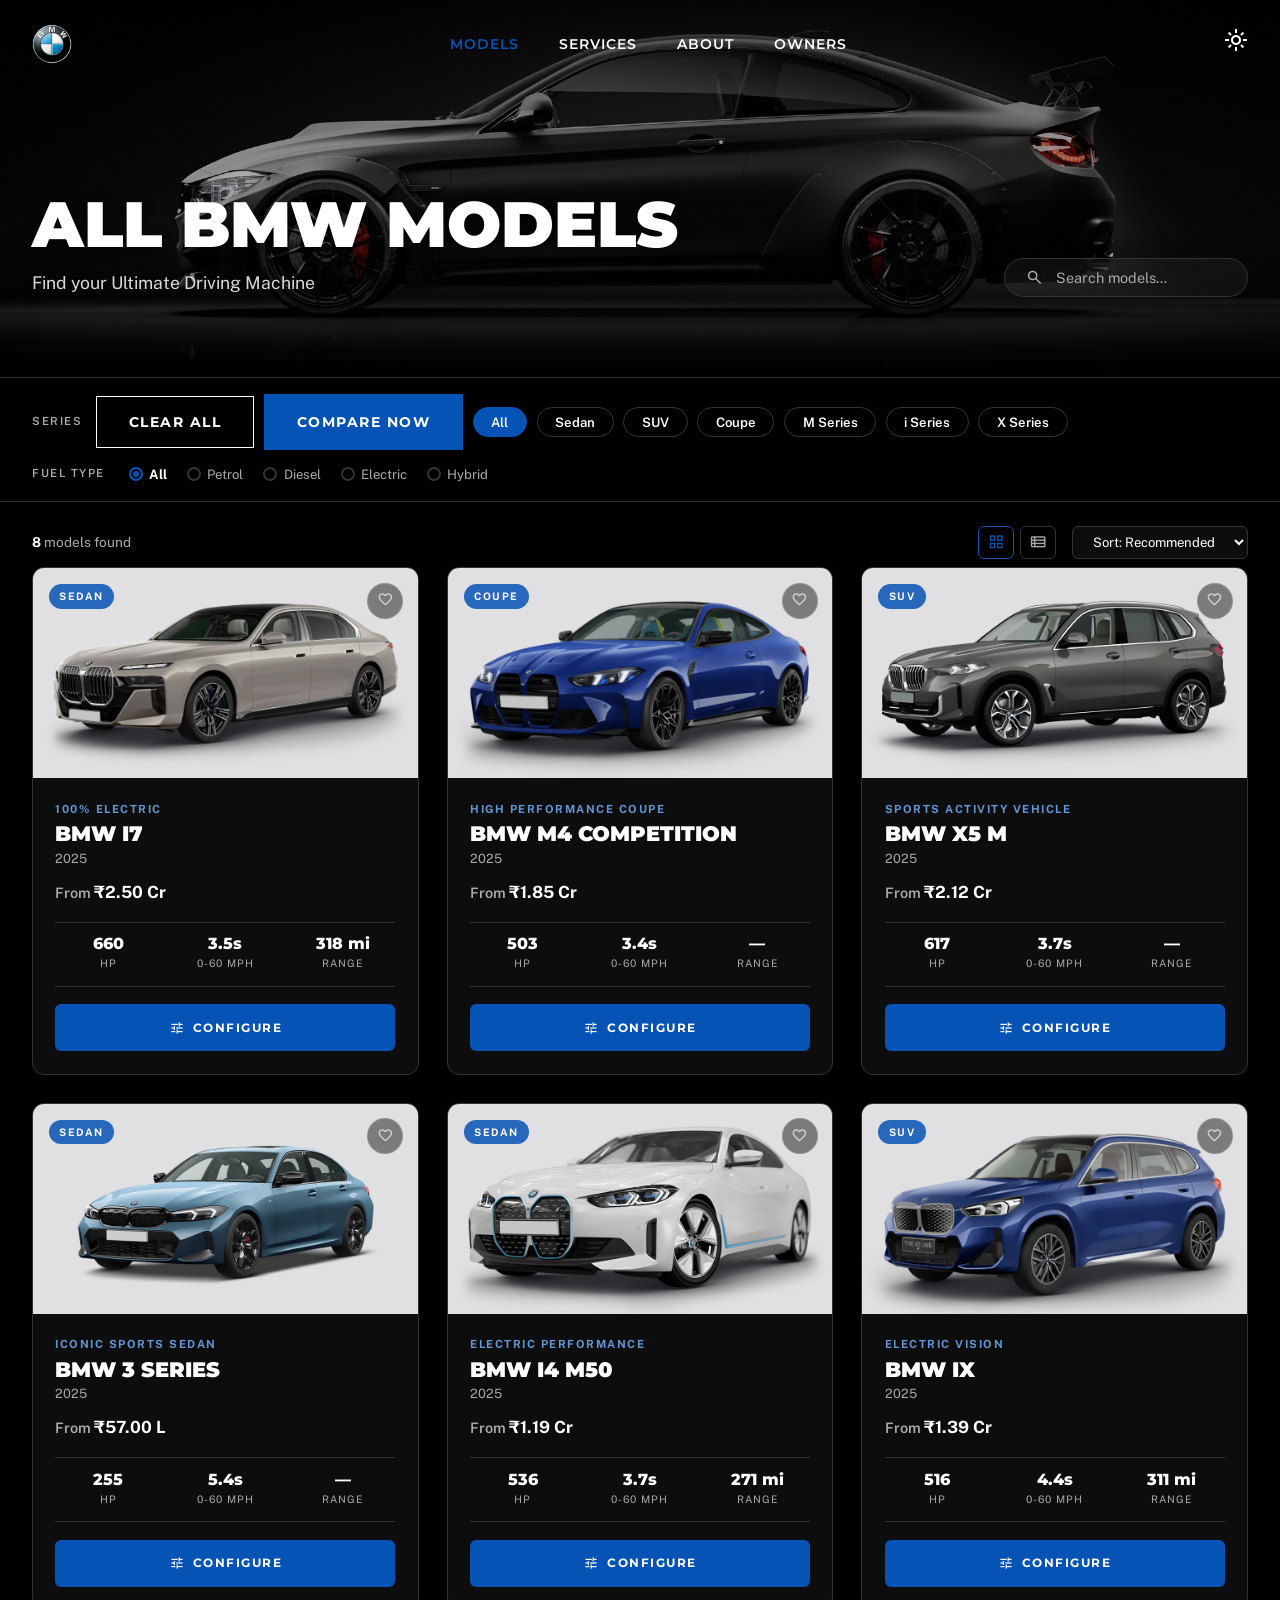
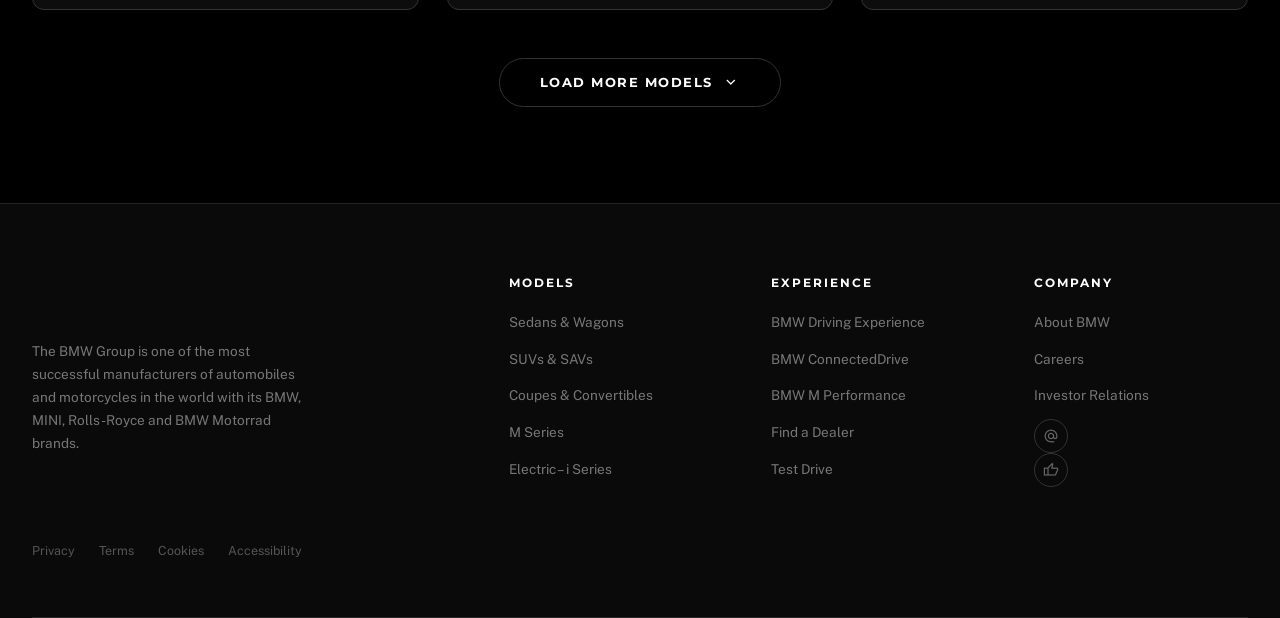
==== commit b7ecdae4: "Add files via upload" ====
--- a/bmw_models_catalog.html
+++ b/bmw_models_catalog.html
@@ -19,8 +19,9 @@
 
         /* ── PAGE HEADER ─────────────────────────────────────── */
         .page-header {
-            padding: 7rem 0 0;
-            background: var(--bg-color);
+            padding: 12rem 0 3rem;
+            background: linear-gradient(to bottom, rgba(0,0,0,0.7) 0%, rgba(0,0,0,0.2) 60%, var(--bg-color) 100%), url('wallpaper.jpg') center/cover no-repeat;
+            position: relative;
         }
         .page-header-inner {
             display: flex;
@@ -31,17 +32,23 @@
             padding-bottom: 2rem;
         }
         .page-title {
-            font-size: clamp(2rem, 4vw, 3rem);
+            font-size: clamp(2.5rem, 5vw, 4rem);
+            font-family: var(--font-heading);
+            font-weight: 900;
+            text-transform: uppercase;
             line-height: 1;
             margin: 0;
+            color: #fff;
+            text-shadow: 0 4px 12px rgba(0,0,0,0.5);
         }
         .page-subtitle {
-            color: var(--text-muted);
-            font-size: 0.95rem;
-            font-family: var(--font-body-catalog);
-            margin-top: 0.4rem;
+            color: rgba(255, 255, 255, 0.85);
+            font-size: 1.1rem;
+            font-family: var(--font-body-catalog);
+            margin-top: 0.8rem;
             font-weight: 400;
             text-transform: none;
+            text-shadow: 0 2px 4px rgba(0,0,0,0.5);
         }
 
         /* ── SEARCH BAR ───────────────────────────────────────── */
